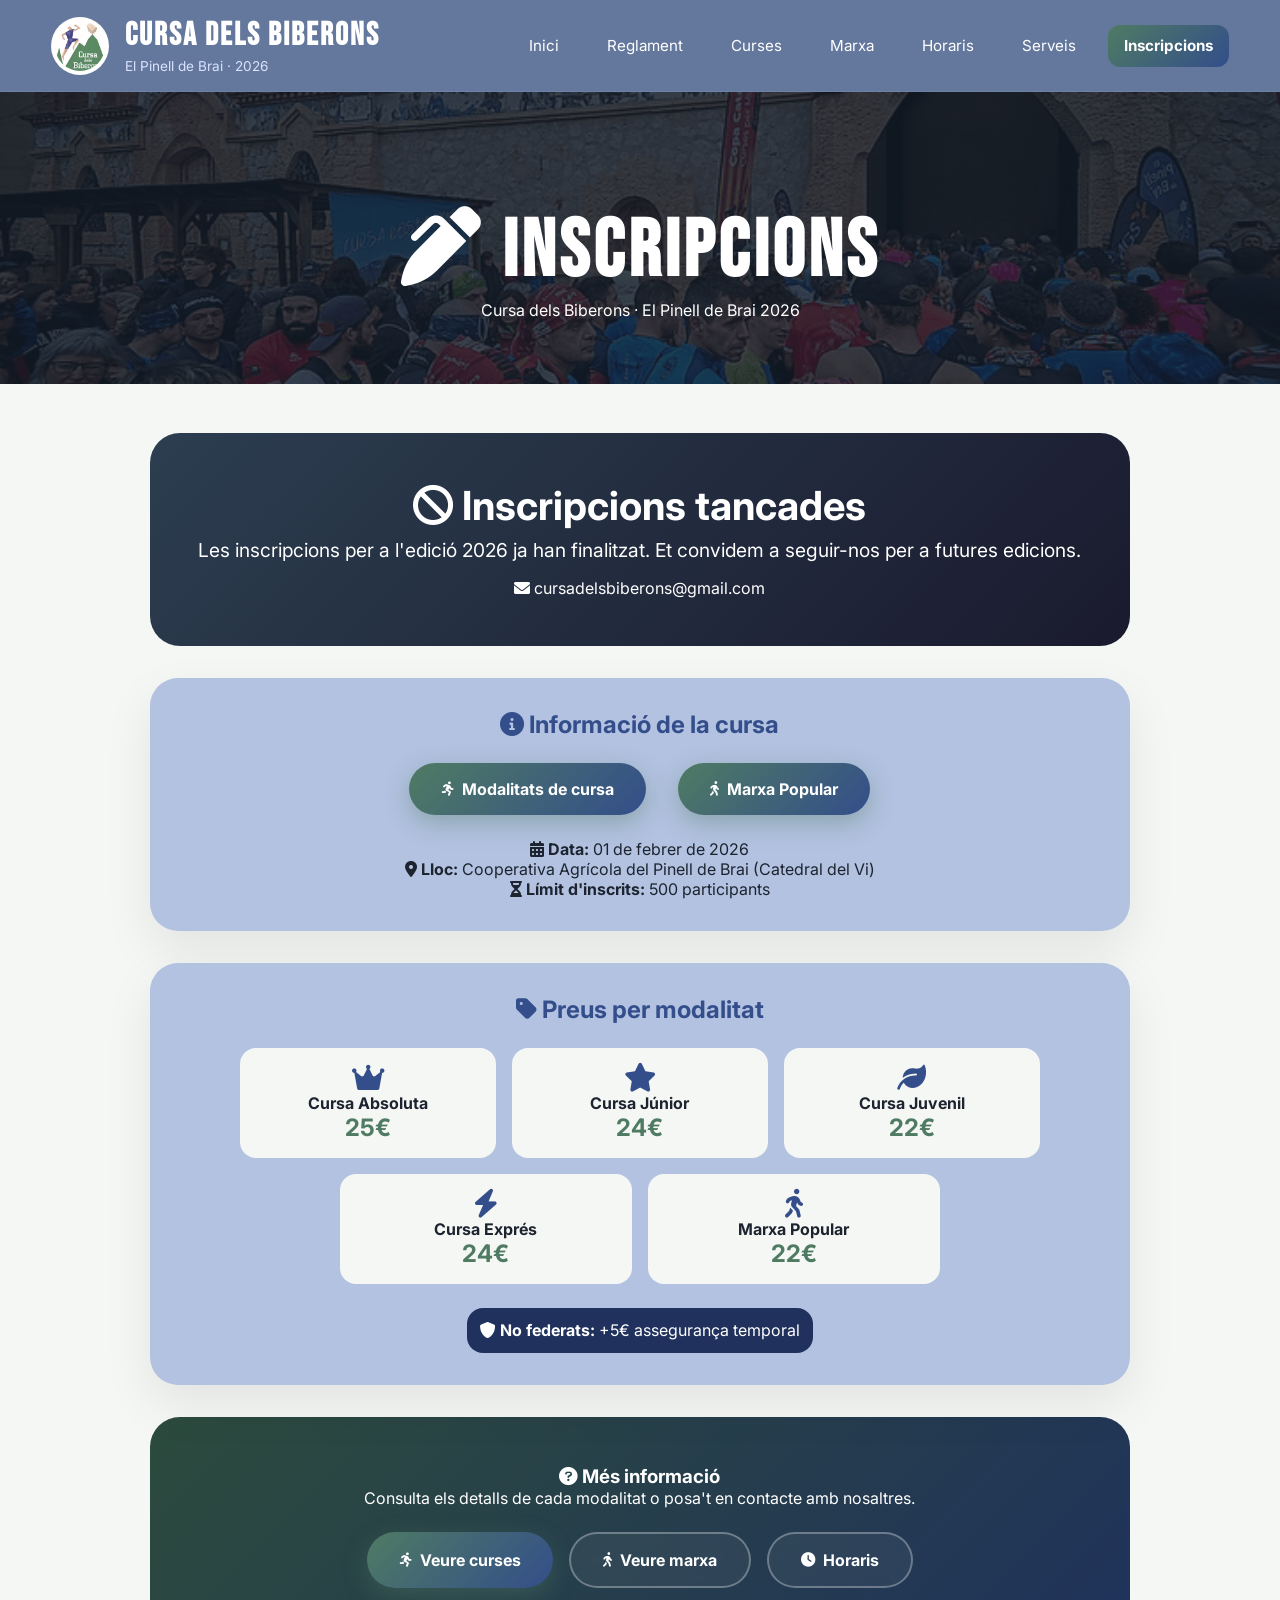
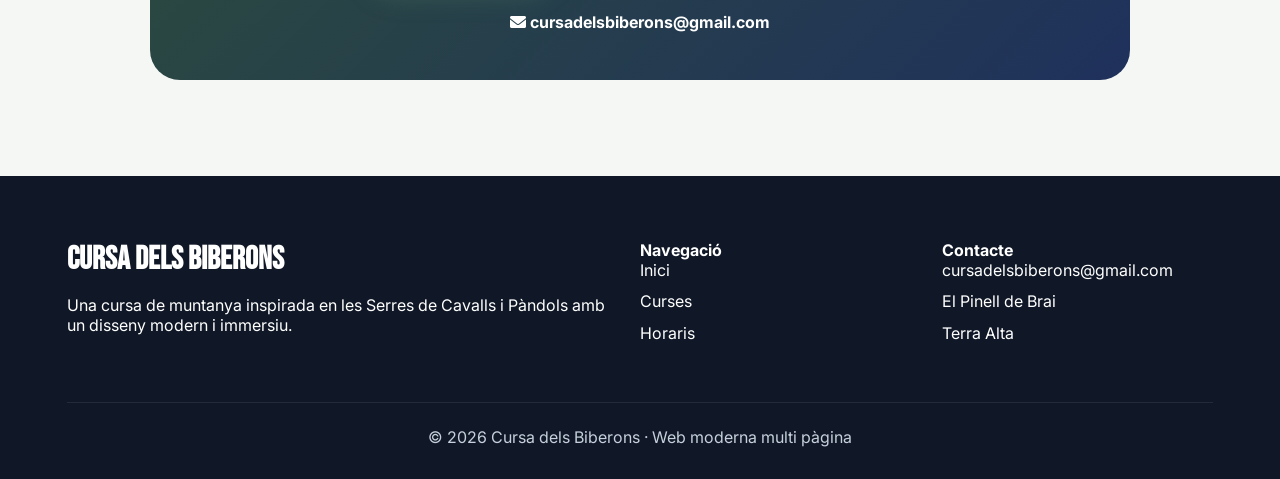
==== inscripcions.html @ 89aeb7e3 "primer prototip web" ====
<!DOCTYPE html>
<html lang="ca">
<head>
<meta charset="UTF-8">
<meta name="viewport" content="width=device-width,initial-scale=1.0">
<title>Inscripcions - Cursa dels Biberons</title>
<link rel="stylesheet" href="style.css">
</head>
<body>

<section class="page-header">
  <div class="container">
    <h1><i class="fas fa-pen-alt"></i> Inscripcions</h1>
    <p>Cursa dels Biberons · El Pinell de Brai 2026</p>
  </div>
</section>

<section class="section" style="padding-top: 1px;">
  <div class="container">
    
    <!-- Missatge d'inscripcions tancades -->
    <div class="info-banner" style="text-align: center; margin-bottom: 2rem; background: linear-gradient(135deg, #2c3e50, #1a1a2e);">
      <h2 style="font-size: 2.5rem; margin-bottom: 0.5rem;">
        <i class="fas fa-ban"></i> Inscripcions tancades
      </h2>
      <p style="font-size: 1.2rem;">Les inscripcions per a l'edició 2026 ja han finalitzat. Et convidem a seguir-nos per a futures edicions.</p>
      <p style="margin-top: 1rem;">
        <i class="fas fa-envelope"></i> cursadelsbiberons@gmail.com
      </p>
    </div>

    <!-- Informació bàsica amb enllaços -->
    <div class="card" style="margin-bottom: 2rem;">
      <div class="card-content" style="text-align: center;">
        <h2 style="color: var(--blue); margin-bottom: 1.5rem;">
          <i class="fas fa-info-circle"></i> Informació de la cursa
        </h2>
        
        <div style="display: flex; justify-content: center; gap: 2rem; flex-wrap: wrap; margin-bottom: 1.5rem;">
          <a href="curses.html" class="btn btn-primary" style="min-width: 180px;">
            <i class="fas fa-running"></i> Modalitats de cursa
          </a>
          <a href="marxa.html" class="btn btn-primary" style="min-width: 180px;">
            <i class="fas fa-person-walking"></i> Marxa Popular
          </a>
        </div>
        
        <p style="margin-top: 1rem;">
          <strong><i class="fas fa-calendar-alt"></i> Data:</strong> 01 de febrer de 2026
        </p>
        <p>
          <strong><i class="fas fa-map-marker-alt"></i> Lloc:</strong> Cooperativa Agrícola del Pinell de Brai (Catedral del Vi)
        </p>
        <p>
          <strong><i class="fas fa-hourglass-half"></i> Límit d'inscrits:</strong> 500 participants
        </p>
      </div>
    </div>

    <!-- Preus de les modalitats -->
    <div class="card" style="margin-bottom: 2rem;">
      <div class="card-content" style="text-align: center;">
        <h2 style="color: var(--blue); margin-bottom: 1.5rem;">
          <i class="fas fa-tag"></i> Preus per modalitat
        </h2>
        
        <!-- Primera fila: 3 modalitats -->
        <div style="display: grid; grid-template-columns: repeat(3, 1fr); gap: 1rem; max-width: 800px; margin: 0 auto 1rem auto;">
          <div style="background: var(--light); padding: 1rem; border-radius: 16px; text-align: center;">
            <i class="fas fa-crown" style="font-size: 1.8rem; color: var(--blue);"></i>
            <h4>Cursa Absoluta</h4>
            <p style="font-size: 1.5rem; font-weight: bold; color: var(--green);">25€</p>
          </div>
          <div style="background: var(--light); padding: 1rem; border-radius: 16px; text-align: center;">
            <i class="fas fa-star" style="font-size: 1.8rem; color: var(--blue);"></i>
            <h4>Cursa Júnior</h4>
            <p style="font-size: 1.5rem; font-weight: bold; color: var(--green);">24€</p>
          </div>
          <div style="background: var(--light); padding: 1rem; border-radius: 16px; text-align: center;">
            <i class="fas fa-leaf" style="font-size: 1.8rem; color: var(--blue);"></i>
            <h4>Cursa Juvenil</h4>
            <p style="font-size: 1.5rem; font-weight: bold; color: var(--green);">22€</p>
          </div>
        </div>
        
        <!-- Segona fila: 2 modalitats centrades -->
        <div style="display: flex; justify-content: center; gap: 1rem; flex-wrap: wrap; max-width: 600px; margin: 0 auto;">
          <div style="background: var(--light); padding: 1rem; border-radius: 16px; text-align: center; flex: 1; min-width: 180px;">
            <i class="fas fa-bolt" style="font-size: 1.8rem; color: var(--blue);"></i>
            <h4>Cursa Exprés</h4>
            <p style="font-size: 1.5rem; font-weight: bold; color: var(--green);">24€</p>
          </div>
          <div style="background: var(--light); padding: 1rem; border-radius: 16px; text-align: center; flex: 1; min-width: 180px;">
            <i class="fas fa-person-walking" style="font-size: 1.8rem; color: var(--blue);"></i>
            <h4>Marxa Popular</h4>
            <p style="font-size: 1.5rem; font-weight: bold; color: var(--green);">22€</p>
          </div>
        </div>
        
        <!-- Assegurança -->
        <div style="margin-top: 1.5rem; padding: 0.8rem; background: var(--blue-dark); color: white; border-radius: 16px; display: inline-block; width: auto; margin-left: auto; margin-right: auto;">
          <p><strong><i class="fas fa-shield-alt"></i> No federats:</strong> +5€ assegurança temporal</p>
        </div>
      </div>
    </div>

    <!-- Contacte final -->
    <div class="info-banner" style="text-align: center; margin-top: 1rem;">
      <h3><i class="fas fa-question-circle"></i> Més informació</h3>
      <p>Consulta els detalls de cada modalitat o posa't en contacte amb nosaltres.</p>
      
      <div class="hero-buttons" style="justify-content: center; margin-top: 1.5rem;">
        <a href="curses.html" class="btn btn-primary"><i class="fas fa-running"></i> Veure curses</a>
        <a href="marxa.html" class="btn btn-secondary"><i class="fas fa-person-walking"></i> Veure marxa</a>
        <a href="horaris.html" class="btn btn-secondary"><i class="fas fa-clock"></i> Horaris</a>
      </div>
      
      <p style="margin-top: 1.5rem;">
        <i class="fas fa-envelope"></i> <strong>cursadelsbiberons@gmail.com</strong>
      </p>
    </div>

  </div>
</section>

<script src="layout.js"></script>
</body>
</html>
---- style.css ----
@import url('https://fonts.googleapis.com/css2?family=Bebas+Neue&family=Inter:wght@300;400;500;600;700&display=swap');
@import url('https://fonts.googleapis.com/css2?family=Bebas+Neue&family=Inter:wght@300;400;500;600;700&display=swap');
@import url('https://cdnjs.cloudflare.com/ajax/libs/font-awesome/6.0.0-beta3/css/all.min.css');

:root{
  --blue:#334e8a;
  --blue-dark:#1f315c;
  --green:#4f7b63;
  --green-dark:#2c4b3d;
  --light:#f5f7f5;
  --white:#ffffff;
  --text:#1d2430;
  --glass:rgba(161, 217, 221, 0.356);
  --border:rgba(255, 255, 255, 0.671);
}

*{
  margin:0;
  padding:0;
  box-sizing:border-box;
}

html{
  scroll-behavior:smooth;
}

body{
  font-family:'Inter',sans-serif;
  background:var(--light);
  color:var(--text);
  overflow-x:hidden;
}

a{
  text-decoration:none;
  color:inherit;
}

.container{
  width:min(1200px,90%);
  margin:auto;
  padding:0 1rem;
}

:root{
  --blue:#334e8a;
  --blue-dark:#1f315c;
  --green:#4f7b63;
  --green-dark:#2c4b3d;
  --light:#f5f7f5;
  --white:#ffffff;
  --text:#1d2430;
  --glass:rgba(255,255,255,.08);
  --border:rgba(255,255,255,.12);
}

*{
  margin:0;
  padding:0;
  box-sizing:border-box;
}

html{
  scroll-behavior:smooth;
}

body{
  font-family:'Inter',sans-serif;
  background:var(--light);
  color:var(--text);
  overflow-x:hidden;
}

a{
  text-decoration:none;
  color:inherit;
}

.container{
  width:min(1200px,92%);
  margin:auto;
}

.navbar{
  position:sticky;
  top:0;
  z-index:999;
  backdrop-filter:blur(14px);
  background:rgba(51, 76, 126, 0.75);
  border-bottom:1px solid rgba(255,255,255,.08);
}

.nav-inner{
  display:flex;
  align-items:center;
  justify-content:space-between;
  padding:1rem 0;
}

.logo{
  display:flex;
  align-items:center;
  gap:1rem;
}

.logo img{
  width:58px;
  height:58px;
  border-radius:50%;
  object-fit:cover;
  background:white;
  padding:4px;
}

.logo-text h1{
  font-family:'Bebas Neue',sans-serif;
  color:white;
  letter-spacing:2px;
  font-size:2rem;
}

.logo-text span{
  color:#d9e2ff;
  font-size:.85rem;
}

.nav-links{
  display:flex;
  align-items:center;
  gap:1rem;
  list-style:none;
}

.nav-links a{
  color:white;
  padding:.7rem 1rem;
  border-radius:12px;
  transition:.3s;
  font-size:.95rem;
}

.nav-links a:hover{
  background:rgba(255,255,255,.1);
}

.nav-cta{
  background:linear-gradient(135deg,var(--green),var(--blue));
  font-weight:700;
}

.hero{
  min-height:92vh;
  position:relative;
  display:flex;
  align-items:center;
  overflow:hidden;
  background:
    linear-gradient(rgba(14,22,35,.65),rgba(14,22,35,.72)),
    url('images/cursa1.png') center/cover;
}

.hero::before{
  content:"";
  position:absolute;
  inset:0;
  background:
    radial-gradient(circle at top right, rgba(79,123,99,.45), transparent 35%),
    radial-gradient(circle at bottom left, rgba(51,78,138,.4), transparent 40%);
}

.hero-content{
  position:relative;
  z-index:2;
  width:min(900px,92%);
  margin:auto;
  text-align:center;
  color:white;
}

.hero-sub{
  text-transform:uppercase;
  letter-spacing:5px;
  color:#9bc3aa;
  margin-bottom:1rem;
  font-size:.85rem;
}

.hero h1{
  font-family:'Bebas Neue',sans-serif;
  font-size:clamp(4rem,11vw,8rem);
  line-height:.9;
  letter-spacing:4px;
}

.hero h1 span{
  color:#8fc0a2;
}

.hero p{
  max-width:760px;
  margin:1.5rem auto;
  line-height:1.8;
  color:#e6edf7;
  font-size:1.1rem;
}

.hero-buttons{
  display:flex;
  justify-content:center;
  gap:1rem;
  flex-wrap:wrap;
  margin-top:2rem;
}

.btn{
  padding:1rem 1.8rem;
  border-radius:18px;
  font-weight:700;
  transition:.3s;
}

.btn-primary{
  background:linear-gradient(135deg,var(--green),var(--blue));
  color:white;
}

.btn-secondary{
  border:1px solid rgba(255,255,255,.2);
  color:white;
  background:rgba(255,255,255,.05);
}

.btn:hover{
  transform:translateY(-2px);
}

.section{
  margin-left: 7%;
  margin-right: 7%;
  padding:6rem 0;
}

.section-title{
  font-family:'Bebas Neue',sans-serif;
  font-size:3.5rem;
  color:var(--blue-dark);
  margin-bottom:1rem;
  letter-spacing:2px;
}

.section-desc{
  color:#5f6672;
  max-width:720px;
  line-height:1.8;
  margin-bottom:3rem;
}

.grid{
  display:grid;
  grid-template-columns:repeat(auto-fit,minmax(280px,1fr));
  gap:2rem;
}

.card{
  background:rgb(178, 194, 224);
  border-radius:28px;
  overflow:hidden;
  box-shadow:0 20px 50px rgba(0,0,0,.08);
  transition:.35s;
}

.card:hover{
  transform:translateY(-3px);
}

.card img{
  width:100%;
  height:240px;
  object-fit:cover;
  border: 3px solid var(--blue);
  border-radius: 20px;
  box-shadow: 0 8px 20px rgba(0,0,0,0.1);
  transition: transform 0.3s ease, box-shadow 0.3s ease;
}


.card-content{
  padding:2rem;
}

.card-content h3{
  font-size:1.4rem;
  margin-bottom:1rem;
  color:var(--blue-dark);
}

.timeline{
  border-left:3px solid var(--green);
  margin-top:3rem;
  padding-left:2rem;
}

.timeline-item{
  margin-bottom:2rem;
  position:relative;
}

.timeline-item::before{
  content:"";
  width:18px;
  height:18px;
  border-radius:50%;
  background:var(--blue);
  position:absolute;
  left:-2.65rem;
  top:4px;
}

.timeline-item h4{
  color:var(--green-dark);
  margin-bottom:.5rem;
}

.accordion{
  display:flex;
  flex-direction:column;
  gap:1rem;
}

.acc-item{
  background:white;
  border-radius:24px;
  overflow:hidden;
  box-shadow:0 15px 40px rgba(0,0,0,.07);
}

.acc-btn{
  width:100%;
  border:none;
  background:linear-gradient(135deg,var(--blue),var(--green));
  color:white;
  padding:1.5rem;
  text-align:left;
  font-size:1.15rem;
  font-weight:700;
  cursor:pointer;
}

.acc-content{
  background: #b3c2da;
  display:none;
  padding:2rem;
}

.acc-item.active .acc-content{
  display:block;
}

.info-banner{
  background:linear-gradient(135deg,var(--green-dark),var(--blue-dark));
  color:white;
  border-radius:30px;
  padding:3rem;
  margin-top:3rem;
}

footer{
  background:#101827;
  color:white;
  padding:4rem 0 2rem;
}

.footer-grid{
  display:grid;
  grid-template-columns:2fr 1fr 1fr;
  gap:2rem;
}

.footer-grid h3{
  font-family:'Bebas Neue';
  font-size:2rem;
  margin-bottom:1rem;
}

.footer-grid ul{
  list-style:none;
}

.footer-grid li{
  margin-bottom:.7rem;
}

.footer-bottom{
  border-top:1px solid rgba(255,255,255,.08);
  margin-top:3rem;
  padding-top:1.5rem;
  text-align:center;
  color:#c6d0dc;
}

.page-header{
  padding:7rem 0 4rem;
  background:linear-gradient(rgba(18,28,40,.8),rgba(18,28,40,.8)),url('images/cursa2.png') center/cover;
  color:white;
  text-align:center;
}

.page-header h1{
  font-family:'Bebas Neue';
  font-size:5rem;
  letter-spacing:4px;
}

@media(max-width:900px){
  .nav-inner{
    flex-direction:column;
    gap:1rem;
  }

  .nav-links{
    flex-wrap:wrap;
    justify-content:center;
  }

  .footer-grid{
    grid-template-columns:1fr;
  }

  .hero h1{
    font-size:4.5rem;
  }
}
/* ========== MILLORES HERO ========== */
.hero {
  /* Fons fixe que no es mou amb l'scroll */
  background:
    linear-gradient(rgba(14,22,35,.65),rgba(14,22,35,.72)),
    url('images/cursa1.png') center/cover fixed;
}

/* Partícules animades */
.hero-particles {
  position: absolute;
  inset: 0;
  z-index: 1;
  pointer-events: none;
}

.hero-particles span {
  position: absolute;
  display: block;
  width: 6px;
  height: 6px;
  background: rgba(255, 255, 255, 0.5);
  border-radius: 50%;
  animation: floatParticle 8s infinite ease-in-out;
  box-shadow: 0 0 15px rgba(255, 255, 255, 0.7), 0 0 30px rgba(143, 192, 162, 0.4);
}

.hero-particles span:nth-child(1) { left: 10%; top: 20%; animation-delay: 0s; width: 5px; height: 5px; }
.hero-particles span:nth-child(2) { left: 25%; top: 70%; animation-delay: 1.2s; width: 8px; height: 8px; }
.hero-particles span:nth-child(3) { left: 40%; top: 35%; animation-delay: 2.5s; width: 4px; height: 4px; }
.hero-particles span:nth-child(4) { left: 60%; top: 75%; animation-delay: 0.7s; width: 7px; height: 7px; }
.hero-particles span:nth-child(5) { left: 75%; top: 15%; animation-delay: 3.2s; width: 10px; height: 10px; }
.hero-particles span:nth-child(6) { left: 85%; top: 55%; animation-delay: 1.8s; width: 5px; height: 5px; }
.hero-particles span:nth-child(7) { left: 15%; top: 85%; animation-delay: 4s; width: 6px; height: 6px; }
.hero-particles span:nth-child(8) { left: 50%; top: 10%; animation-delay: 2.1s; width: 9px; height: 9px; }

@keyframes floatParticle {
  0%, 100% { 
    transform: translateY(0) scale(1); 
    opacity: 0.3; 
  }
  50% { 
    transform: translateY(-35px) scale(1.4); 
    opacity: 0.9; 
  }
}

/* Ona decorativa inferior de l'hero */
.hero-wave {
  position: absolute;
  bottom: -2px;
  left: 0;
  width: 100%;
  z-index: 3;
  line-height: 0;
  pointer-events: none;
}

.hero-wave svg {
  display: block;
  width: 100%;
  height: auto;
}

/* Animació d'entrada del contingut */
.hero-content {
  animation: fadeInUp 1s ease-out;
}

@keyframes fadeInUp {
  from { 
    opacity: 0; 
    transform: translateY(50px); 
  }
  to { 
    opacity: 1; 
    transform: translateY(0); 
  }
}

/* Hero subtitle millorat */
.hero-sub {
  background: rgba(0, 0, 0, 0.25);
  backdrop-filter: blur(8px);
  display: inline-block;
  padding: 0.5rem 1.8rem;
  border-radius: 50px;
  font-weight: 600;
  letter-spacing: 6px;
  border: 1px solid rgba(255,255,255,0.15);
}

/* Títol amb efecte de text degradat */
.hero h1 span {
  background: linear-gradient(135deg, #8fc0a2, #c3e0cf);
  -webkit-background-clip: text;
  -webkit-text-fill-color: transparent;
  background-clip: text;
  text-shadow: none;
}

/* Botons millorats */
.btn {
  position: relative;
  overflow: hidden;
  display: inline-flex;
  align-items: center;
  gap: 0.5rem;
  border-radius: 50px;
  padding: 1rem 2rem;
  transition: all 0.35s cubic-bezier(0.25, 0.8, 0.25, 1.2);
}

.btn i {
  font-size: 0.9rem;
  transition: transform 0.3s ease;
}

.btn-primary {
  box-shadow: 0 8px 25px rgba(79, 123, 99, 0.4);
}

.btn-primary:hover {
  transform: translateY(-4px);
  box-shadow: 0 15px 35px rgba(79, 123, 99, 0.6);
}

.btn-primary:hover i {
  transform: translateX(5px);
}

.btn-secondary {
  backdrop-filter: blur(10px);
  border: 2px solid rgba(255, 255, 255, 0.3);
}

.btn-secondary:hover {
  background: rgba(255, 255, 255, 0.18);
  border-color: rgba(255, 255, 255, 0.6);
  transform: translateY(-4px);
}

.btn-secondary:hover i {
  transform: translateX(5px);
}

/* ========== MILLORES TARGETES ========== */
.card {
  position: relative;
  transition: all 0.4s cubic-bezier(0.25, 0.8, 0.25, 1);
}

.card:hover {
  transform: translateY(-10px);
  box-shadow: 0 30px 60px rgba(31, 49, 92, 0.2);
}

.card-image-wrapper {
  position: relative;
  overflow: hidden;
}

.card img {
  transition: transform 0.6s ease;
}

.card:hover img {
  transform: scale(1.08);
}

/* Overlay que apareix al fer hover */
.card-image-overlay {
  position: absolute;
  inset: 0;
  background: linear-gradient(to top, rgba(31,49,92,0.5), transparent);
  opacity: 0;
  transition: opacity 0.4s ease;
  pointer-events: none;
}

.card:hover .card-image-overlay {
  opacity: 1;
}

/* Icona dins la targeta */
.card-icon {
  display: inline-flex;
  align-items: center;
  justify-content: center;
  width: 50px;
  height: 50px;
  background: linear-gradient(135deg, var(--green), var(--blue));
  color: white;
  border-radius: 16px;
  font-size: 1.3rem;
  margin-bottom: 1.2rem;
  box-shadow: 0 10px 20px rgba(79, 123, 99, 0.3);
}

.card-link {
  display: inline-flex;
  align-items: center;
  gap: 0.4rem;
  font-weight: 700;
  color: var(--green-dark);
  margin-top: 1rem;
  transition: gap 0.3s ease;
  border-bottom: 2px solid transparent;
  padding-bottom: 3px;
}

.card-link:hover {
  gap: 0.8rem;
  border-bottom-color: var(--green);
}

/* ========== MILLORES TÍTOL SECCIÓ ========== */
.section-title {
  position: relative;
  display: inline-block;
}

.section-title::after {
  content: "";
  position: absolute;
  bottom: -10px;
  left: 0;
  width: 65%;
  height: 5px;
  background: linear-gradient(90deg, var(--green), var(--blue));
  border-radius: 5px;
}

/* ========== RESPONSIVE EXTRA ========== */
@media (max-width: 900px) {
  .section-title {
    font-size: 2.8rem;
  }
  
  .hero h1 {
    font-size: 3.5rem;
  }
}

/* Imatge serra.png per davant amb parallax */
.hero-serra {
  position: absolute;
  bottom: 0;
  left: 0;
  width: 100%;
  height: auto;
  z-index: 2;
  pointer-events: none;
  object-fit: cover;
  object-position: bottom center;
  /* Filtre per reduir intensitat */
  filter: brightness(0.7) saturate(0.6);
}

/* Border de colors per a les imatges dels recorreguts */
.acc-content img {
  border: 3px solid var(--blue);
  box-shadow: 0 8px 20px rgba(0,0,0,0.1);
  transition: transform 0.3s ease, box-shadow 0.3s ease;
}

.acc-content img:hover {
  transform: scale(1.01);
  box-shadow: 0 12px 30px rgba(0,0,0,0.15);
}
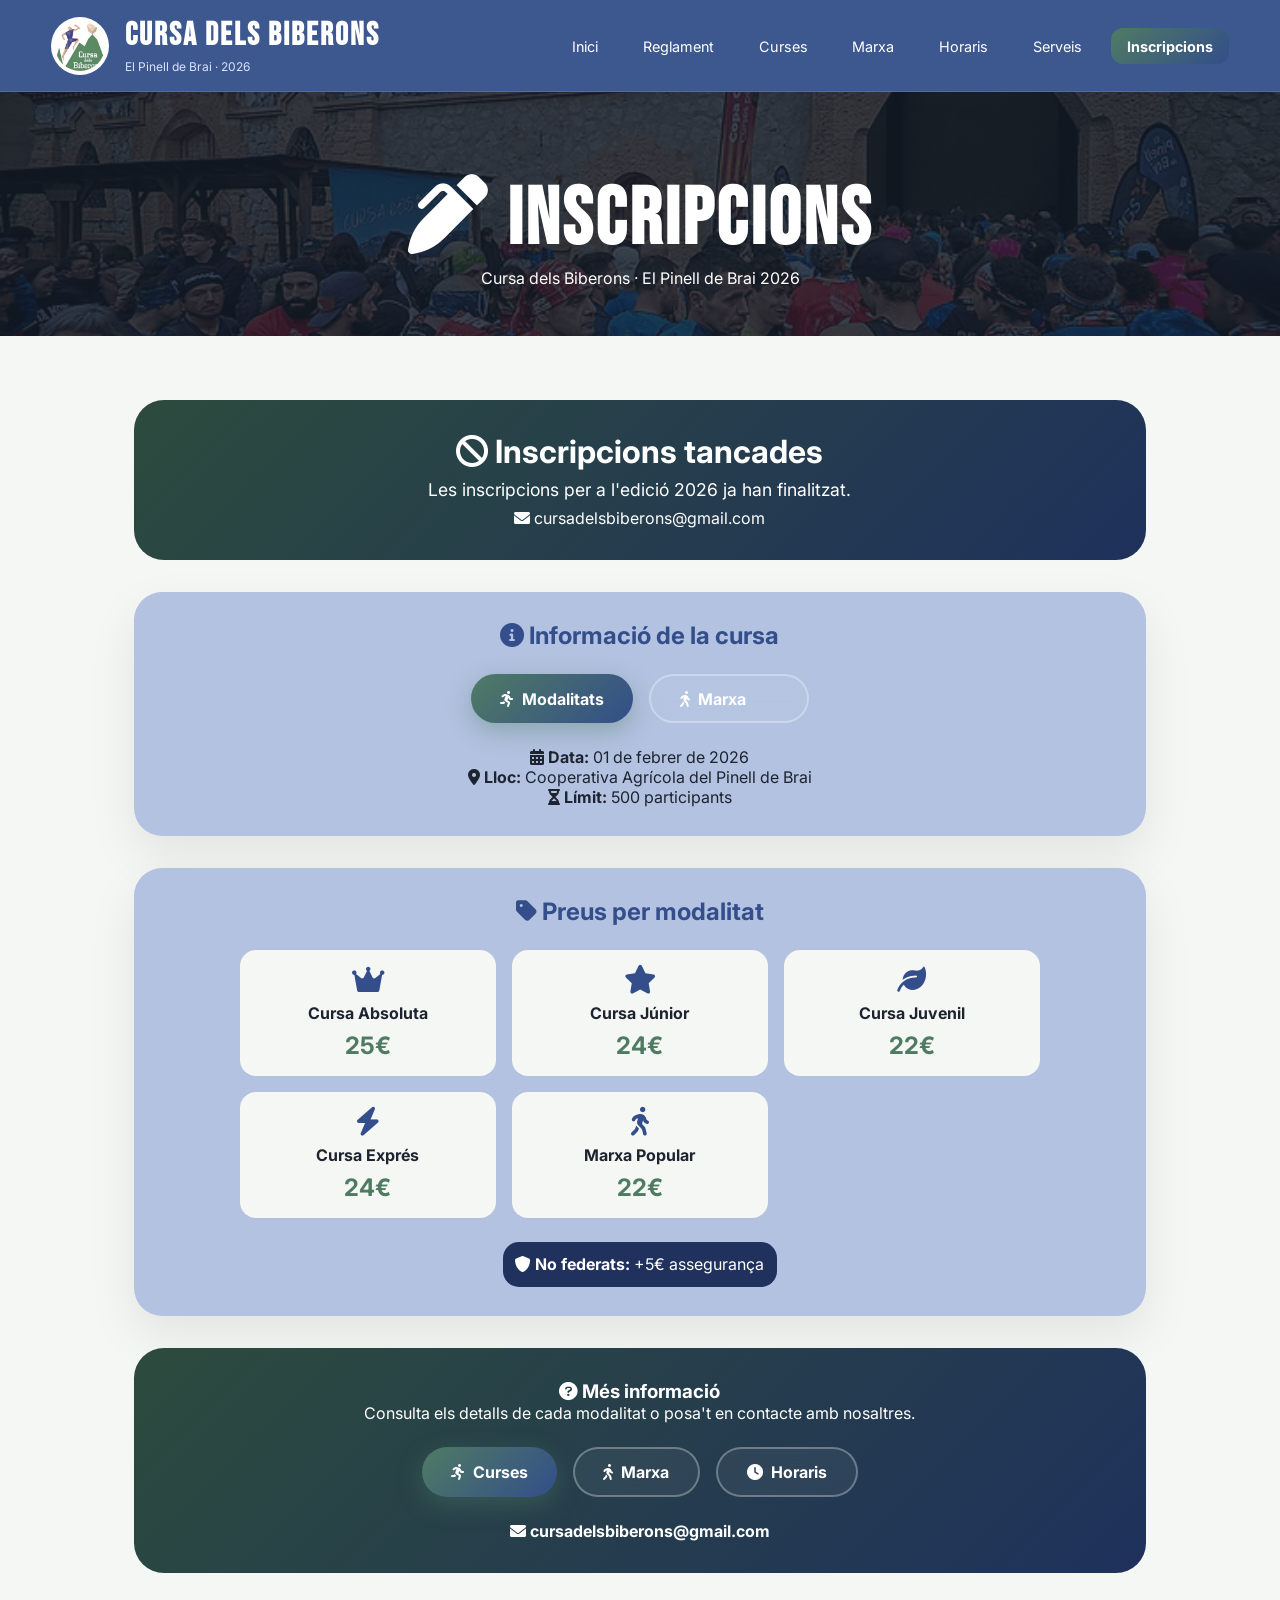
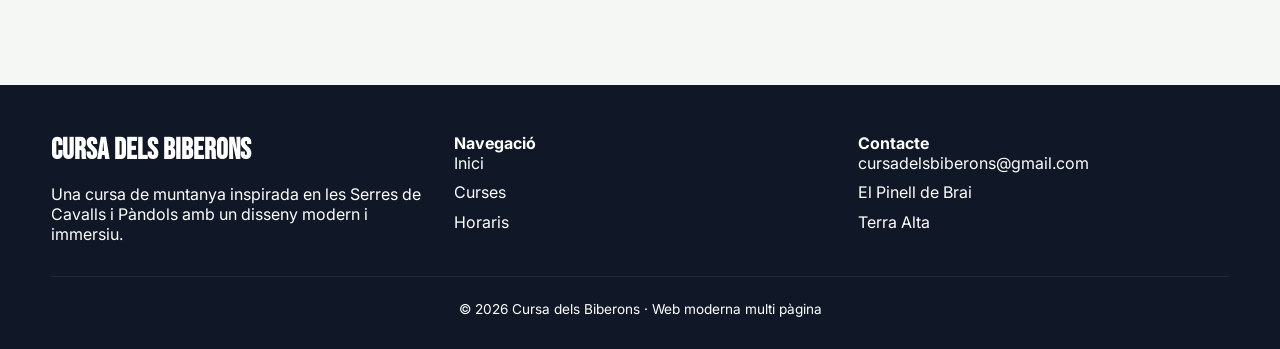
==== commit 5d55aaa3: "responsiu3" ====
--- a/inscripcions.html
+++ b/inscripcions.html
@@ -15,16 +15,16 @@
   </div>
 </section>
 
-<section class="section" style="padding-top: 1px;">
+<section class="section" style="padding-top: 2rem;">
   <div class="container">
     
     <!-- Missatge d'inscripcions tancades -->
-    <div class="info-banner" style="text-align: center; margin-bottom: 2rem; background: linear-gradient(135deg, #2c3e50, #1a1a2e);">
-      <h2 style="font-size: 2.5rem; margin-bottom: 0.5rem;">
+    <div class="info-banner" style="text-align: center; margin-bottom: 2rem;">
+      <h2 style="font-size: 2rem; margin-bottom: 0.5rem;">
         <i class="fas fa-ban"></i> Inscripcions tancades
       </h2>
-      <p style="font-size: 1.2rem;">Les inscripcions per a l'edició 2026 ja han finalitzat. Et convidem a seguir-nos per a futures edicions.</p>
-      <p style="margin-top: 1rem;">
+      <p style="font-size: 1.1rem;">Les inscripcions per a l'edició 2026 ja han finalitzat.</p>
+      <p style="margin-top: 0.5rem;">
         <i class="fas fa-envelope"></i> cursadelsbiberons@gmail.com
       </p>
     </div>
@@ -36,82 +36,72 @@
           <i class="fas fa-info-circle"></i> Informació de la cursa
         </h2>
         
-        <div style="display: flex; justify-content: center; gap: 2rem; flex-wrap: wrap; margin-bottom: 1.5rem;">
-          <a href="curses.html" class="btn btn-primary" style="min-width: 180px;">
-            <i class="fas fa-running"></i> Modalitats de cursa
+        <div style="display: flex; justify-content: center; gap: 1rem; flex-wrap: wrap; margin-bottom: 1.5rem;">
+          <a href="curses.html" class="btn btn-primary" style="min-width: 160px;">
+            <i class="fas fa-running"></i> Modalitats
           </a>
-          <a href="marxa.html" class="btn btn-primary" style="min-width: 180px;">
-            <i class="fas fa-person-walking"></i> Marxa Popular
+          <a href="marxa.html" class="btn btn-secondary" style="min-width: 160px;">
+            <i class="fas fa-person-walking"></i> Marxa
           </a>
         </div>
         
-        <p style="margin-top: 1rem;">
-          <strong><i class="fas fa-calendar-alt"></i> Data:</strong> 01 de febrer de 2026
-        </p>
-        <p>
-          <strong><i class="fas fa-map-marker-alt"></i> Lloc:</strong> Cooperativa Agrícola del Pinell de Brai (Catedral del Vi)
-        </p>
-        <p>
-          <strong><i class="fas fa-hourglass-half"></i> Límit d'inscrits:</strong> 500 participants
-        </p>
+        <p><strong><i class="fas fa-calendar-alt"></i> Data:</strong> 01 de febrer de 2026</p>
+        <p><strong><i class="fas fa-map-marker-alt"></i> Lloc:</strong> Cooperativa Agrícola del Pinell de Brai</p>
+        <p><strong><i class="fas fa-hourglass-half"></i> Límit:</strong> 500 participants</p>
       </div>
     </div>
 
-    <!-- Preus de les modalitats -->
+    <!-- Preus de les modalitats (responsiu) -->
     <div class="card" style="margin-bottom: 2rem;">
       <div class="card-content" style="text-align: center;">
         <h2 style="color: var(--blue); margin-bottom: 1.5rem;">
           <i class="fas fa-tag"></i> Preus per modalitat
         </h2>
         
-        <!-- Primera fila: 3 modalitats -->
-        <div style="display: grid; grid-template-columns: repeat(3, 1fr); gap: 1rem; max-width: 800px; margin: 0 auto 1rem auto;">
-          <div style="background: var(--light); padding: 1rem; border-radius: 16px; text-align: center;">
-            <i class="fas fa-crown" style="font-size: 1.8rem; color: var(--blue);"></i>
+        <!-- Grid de preus - automàtic: 3 a escriptori, 1 a mòbil -->
+        <div class="prices-grid">
+          <div class="price-card">
+            <i class="fas fa-crown"></i>
             <h4>Cursa Absoluta</h4>
-            <p style="font-size: 1.5rem; font-weight: bold; color: var(--green);">25€</p>
+            <p>25€</p>
           </div>
-          <div style="background: var(--light); padding: 1rem; border-radius: 16px; text-align: center;">
-            <i class="fas fa-star" style="font-size: 1.8rem; color: var(--blue);"></i>
+          <div class="price-card">
+            <i class="fas fa-star"></i>
             <h4>Cursa Júnior</h4>
-            <p style="font-size: 1.5rem; font-weight: bold; color: var(--green);">24€</p>
+            <p>24€</p>
           </div>
-          <div style="background: var(--light); padding: 1rem; border-radius: 16px; text-align: center;">
-            <i class="fas fa-leaf" style="font-size: 1.8rem; color: var(--blue);"></i>
+          <div class="price-card">
+            <i class="fas fa-leaf"></i>
             <h4>Cursa Juvenil</h4>
-            <p style="font-size: 1.5rem; font-weight: bold; color: var(--green);">22€</p>
+            <p>22€</p>
           </div>
-        </div>
-        
-        <!-- Segona fila: 2 modalitats centrades -->
-        <div style="display: flex; justify-content: center; gap: 1rem; flex-wrap: wrap; max-width: 600px; margin: 0 auto;">
-          <div style="background: var(--light); padding: 1rem; border-radius: 16px; text-align: center; flex: 1; min-width: 180px;">
-            <i class="fas fa-bolt" style="font-size: 1.8rem; color: var(--blue);"></i>
+          <div class="price-card">
+            <i class="fas fa-bolt"></i>
             <h4>Cursa Exprés</h4>
-            <p style="font-size: 1.5rem; font-weight: bold; color: var(--green);">24€</p>
+            <p>24€</p>
           </div>
-          <div style="background: var(--light); padding: 1rem; border-radius: 16px; text-align: center; flex: 1; min-width: 180px;">
-            <i class="fas fa-person-walking" style="font-size: 1.8rem; color: var(--blue);"></i>
+          <div class="price-card">
+            <i class="fas fa-person-walking"></i>
             <h4>Marxa Popular</h4>
-            <p style="font-size: 1.5rem; font-weight: bold; color: var(--green);">22€</p>
+            <p>22€</p>
           </div>
         </div>
         
         <!-- Assegurança -->
-        <div style="margin-top: 1.5rem; padding: 0.8rem; background: var(--blue-dark); color: white; border-radius: 16px; display: inline-block; width: auto; margin-left: auto; margin-right: auto;">
-          <p><strong><i class="fas fa-shield-alt"></i> No federats:</strong> +5€ assegurança temporal</p>
+        <div style="margin-top: 1.5rem; padding: 0.8rem; background: var(--blue-dark); color: white; border-radius: 16px; display: inline-block; width: auto;">
+          <p><strong><i class="fas fa-shield-alt"></i> No federats:</strong> +5€ assegurança</p>
         </div>
       </div>
     </div>
 
     <!-- Contacte final -->
-    <div class="info-banner" style="text-align: center; margin-top: 1rem;">
+    <div class="info-banner" style="text-align: center; margin-top: 0;">
       <h3><i class="fas fa-question-circle"></i> Més informació</h3>
       <p>Consulta els detalls de cada modalitat o posa't en contacte amb nosaltres.</p>
       
       <div class="hero-buttons" style="justify-content: center; margin-top: 1.5rem;">
-        <a href="curses.html" class="btn btn-primary"><i class="fas fa-running"></i> Veure curses</a>
-        <a href="marxa.html" class="btn btn-secondary"><i class="fas fa-person-walking"></i> Veure marxa</a>
+        <a href="curses.html" class="btn btn-primary"><i class="fas fa-running"></i> Curses</a>
+        <a href="marxa.html" class="btn btn-secondary"><i class="fas fa-person-walking"></i> Marxa</a>
         <a href="horaris.html" class="btn btn-secondary"><i class="fas fa-clock"></i> Horaris</a>
       </div>
       
--- a/style.css
+++ b/style.css
@@ -1,445 +1,246 @@
-
-@import url('https://fonts.googleapis.com/css2?family=Bebas+Neue&family=Inter:wght@300;400;500;600;700&display=swap');
+/* ========== 1. IMPORTS I FONTS ========== */
 @import url('https://fonts.googleapis.com/css2?family=Bebas+Neue&family=Inter:wght@300;400;500;600;700&display=swap');
 @import url('https://cdnjs.cloudflare.com/ajax/libs/font-awesome/6.0.0-beta3/css/all.min.css');
 
-:root{
-  --blue:#334e8a;
-  --blue-dark:#1f315c;
-  --green:#4f7b63;
-  --green-dark:#2c4b3d;
-  --light:#f5f7f5;
-  --white:#ffffff;
-  --text:#1d2430;
-  --glass:rgba(161, 217, 221, 0.356);
-  --border:rgba(255, 255, 255, 0.671);
-}
-
-*{
-  margin:0;
-  padding:0;
-  box-sizing:border-box;
-}
-
-html{
-  scroll-behavior:smooth;
-}
-
-body{
-  font-family:'Inter',sans-serif;
-  background:var(--light);
-  color:var(--text);
-  overflow-x:hidden;
-}
-
-a{
-  text-decoration:none;
-  color:inherit;
-}
-
-.container{
-  width:min(1200px,90%);
-  margin:auto;
-  padding:0 1rem;
-}
-
-:root{
-  --blue:#334e8a;
-  --blue-dark:#1f315c;
-  --green:#4f7b63;
-  --green-dark:#2c4b3d;
-  --light:#f5f7f5;
-  --white:#ffffff;
-  --text:#1d2430;
-  --glass:rgba(255,255,255,.08);
-  --border:rgba(255,255,255,.12);
-}
-
-*{
-  margin:0;
-  padding:0;
-  box-sizing:border-box;
-}
-
-html{
-  scroll-behavior:smooth;
-}
-
-body{
-  font-family:'Inter',sans-serif;
-  background:var(--light);
-  color:var(--text);
-  overflow-x:hidden;
-}
-
-a{
-  text-decoration:none;
-  color:inherit;
-}
-
-.container{
-  width:min(1200px,92%);
-  margin:auto;
-}
-
-.navbar{
-  position:sticky;
-  top:0;
-  z-index:999;
-  backdrop-filter:blur(14px);
-  background:rgba(51, 76, 126, 0.75);
-  border-bottom:1px solid rgba(255,255,255,.08);
-}
-
-.nav-inner{
-  display:flex;
-  align-items:center;
-  justify-content:space-between;
-  padding:1rem 0;
-}
-
-.logo{
-  display:flex;
-  align-items:center;
-  gap:1rem;
-}
-
-.logo img{
-  width:58px;
-  height:58px;
-  border-radius:50%;
-  object-fit:cover;
-  background:white;
-  padding:4px;
-}
-
-.logo-text h1{
-  font-family:'Bebas Neue',sans-serif;
-  color:white;
-  letter-spacing:2px;
-  font-size:2rem;
-}
-
-.logo-text span{
-  color:#d9e2ff;
-  font-size:.85rem;
-}
-
-.nav-links{
-  display:flex;
-  align-items:center;
-  gap:1rem;
-  list-style:none;
-}
-
-.nav-links a{
-  color:white;
-  padding:.7rem 1rem;
-  border-radius:12px;
-  transition:.3s;
-  font-size:.95rem;
-}
-
-.nav-links a:hover{
-  background:rgba(255,255,255,.1);
-}
-
-.nav-cta{
-  background:linear-gradient(135deg,var(--green),var(--blue));
-  font-weight:700;
-}
-
-.hero{
-  min-height:92vh;
-  position:relative;
-  display:flex;
-  align-items:center;
-  overflow:hidden;
-  background:
-    linear-gradient(rgba(14,22,35,.65),rgba(14,22,35,.72)),
-    url('images/cursa1.png') center/cover;
-}
-
-.hero::before{
-  content:"";
-  position:absolute;
-  inset:0;
-  background:
-    radial-gradient(circle at top right, rgba(79,123,99,.45), transparent 35%),
-    radial-gradient(circle at bottom left, rgba(51,78,138,.4), transparent 40%);
-}
-
-.hero-content{
-  position:relative;
-  z-index:2;
-  width:min(900px,92%);
-  margin:auto;
-  text-align:center;
-  color:white;
-}
-
-.hero-sub{
-  text-transform:uppercase;
-  letter-spacing:5px;
-  color:#9bc3aa;
-  margin-bottom:1rem;
-  font-size:.85rem;
-}
-
-.hero h1{
-  font-family:'Bebas Neue',sans-serif;
-  font-size:clamp(4rem,11vw,8rem);
-  line-height:.9;
-  letter-spacing:4px;
-}
-
-.hero h1 span{
-  color:#8fc0a2;
-}
-
-.hero p{
-  max-width:760px;
-  margin:1.5rem auto;
-  line-height:1.8;
-  color:#e6edf7;
-  font-size:1.1rem;
-}
-
-.hero-buttons{
-  display:flex;
-  justify-content:center;
-  gap:1rem;
-  flex-wrap:wrap;
-  margin-top:2rem;
-}
-
-.btn{
-  padding:1rem 1.8rem;
-  border-radius:18px;
-  font-weight:700;
-  transition:.3s;
-}
-
-.btn-primary{
-  background:linear-gradient(135deg,var(--green),var(--blue));
-  color:white;
-}
-
-.btn-secondary{
-  border:1px solid rgba(255,255,255,.2);
-  color:white;
-  background:rgba(255,255,255,.05);
-}
-
-.btn:hover{
-  transform:translateY(-2px);
-}
-
-.section{
-  margin-left: 7%;
-  margin-right: 7%;
-  padding:6rem 0;
-}
-
-.section-title{
-  font-family:'Bebas Neue',sans-serif;
-  font-size:3.5rem;
-  color:var(--blue-dark);
-  margin-bottom:1rem;
-  letter-spacing:2px;
-}
-
-.section-desc{
-  color:#5f6672;
-  max-width:720px;
-  line-height:1.8;
-  margin-bottom:3rem;
-}
-
-.grid{
-  display:grid;
-  grid-template-columns:repeat(auto-fit,minmax(280px,1fr));
-  gap:2rem;
-}
-
-.card{
-  background:rgb(178, 194, 224);
-  border-radius:28px;
-  overflow:hidden;
-  box-shadow:0 20px 50px rgba(0,0,0,.08);
-  transition:.35s;
-}
-
-.card:hover{
-  transform:translateY(-3px);
-}
-
-.card img{
-  width:100%;
-  height:240px;
-  object-fit:cover;
-  border: 3px solid var(--blue);
-  border-radius: 20px;
-  box-shadow: 0 8px 20px rgba(0,0,0,0.1);
-  transition: transform 0.3s ease, box-shadow 0.3s ease;
-}
-
-
-.card-content{
-  padding:2rem;
-}
-
-.card-content h3{
-  font-size:1.4rem;
-  margin-bottom:1rem;
-  color:var(--blue-dark);
-}
-
-.timeline{
-  border-left:3px solid var(--green);
-  margin-top:3rem;
-  padding-left:2rem;
-}
-
-.timeline-item{
-  margin-bottom:2rem;
-  position:relative;
-}
-
-.timeline-item::before{
-  content:"";
-  width:18px;
-  height:18px;
-  border-radius:50%;
-  background:var(--blue);
-  position:absolute;
-  left:-2.65rem;
-  top:4px;
-}
-
-.timeline-item h4{
-  color:var(--green-dark);
-  margin-bottom:.5rem;
-}
-
-.accordion{
-  display:flex;
-  flex-direction:column;
-  gap:1rem;
-}
-
-.acc-item{
-  background:white;
-  border-radius:24px;
-  overflow:hidden;
-  box-shadow:0 15px 40px rgba(0,0,0,.07);
-}
-
-.acc-btn{
-  width:100%;
-  border:none;
-  background:linear-gradient(135deg,var(--blue),var(--green));
-  color:white;
-  padding:1.5rem;
-  text-align:left;
-  font-size:1.15rem;
-  font-weight:700;
-  cursor:pointer;
-}
-
-.acc-content{
-  background: #b3c2da;
-  display:none;
-  padding:2rem;
-}
-
-.acc-item.active .acc-content{
-  display:block;
-}
-
-.info-banner{
-  background:linear-gradient(135deg,var(--green-dark),var(--blue-dark));
-  color:white;
-  border-radius:30px;
-  padding:3rem;
-  margin-top:3rem;
-}
-
-footer{
-  background:#101827;
-  color:white;
-  padding:4rem 0 2rem;
-}
-
-.footer-grid{
-  display:grid;
-  grid-template-columns:2fr 1fr 1fr;
-  gap:2rem;
-}
-
-.footer-grid h3{
-  font-family:'Bebas Neue';
-  font-size:2rem;
-  margin-bottom:1rem;
-}
-
-.footer-grid ul{
-  list-style:none;
-}
-
-.footer-grid li{
-  margin-bottom:.7rem;
-}
-
-.footer-bottom{
-  border-top:1px solid rgba(255,255,255,.08);
-  margin-top:3rem;
-  padding-top:1.5rem;
-  text-align:center;
-  color:#c6d0dc;
-}
-
-.page-header{
-  padding:7rem 0 4rem;
-  background:linear-gradient(rgba(18,28,40,.8),rgba(18,28,40,.8)),url('images/cursa2.png') center/cover;
-  color:white;
-  text-align:center;
-}
-
-.page-header h1{
-  font-family:'Bebas Neue';
-  font-size:5rem;
-  letter-spacing:4px;
-}
-
-@media(max-width:900px){
-  .nav-inner{
-    flex-direction:column;
-    gap:1rem;
-  }
-
-  .nav-links{
-    flex-wrap:wrap;
-    justify-content:center;
-  }
-
-  .footer-grid{
-    grid-template-columns:1fr;
-  }
-
-  .hero h1{
-    font-size:4.5rem;
-  }
-}
-/* ========== MILLORES HERO ========== */
+/* ========== 2. VARIABLES I RESET ========== */
+:root {
+  --blue: #334e8a;
+  --blue-dark: #1f315c;
+  --green: #4f7b63;
+  --green-dark: #2c4b3d;
+  --light: #f5f7f5;
+  --white: #ffffff;
+  --text: #1d2430;
+  --glass: rgba(255,255,255,.08);
+  --border: rgba(255,255,255,.12);
+}
+
+* {
+  margin: 0;
+  padding: 0;
+  box-sizing: border-box;
+}
+
+html {
+  scroll-behavior: smooth;
+}
+
+body {
+  font-family: 'Inter', sans-serif;
+  background: var(--light);
+  color: var(--text);
+  overflow-x: hidden;
+}
+
+a {
+  text-decoration: none;
+  color: inherit;
+}
+
+/* ========== 3. CONTENIDOR GENERAL ========== */
+.container {
+  width: min(1200px, 92%);
+  margin: auto;
+}
+
+/* ========== 4. NAVBAR AMB MENÚ HAMBURGUESA ========== */
+.navbar {
+  position: sticky;
+  top: 0;
+  z-index: 999;
+  backdrop-filter: blur(14px);
+  background: rgba(51, 78, 138, 0.95);
+  border-bottom: 1px solid var(--border);
+}
+
+.nav-inner {
+  display: flex;
+  align-items: center;
+  justify-content: space-between;
+  flex-wrap: wrap;
+  padding: 1rem 0;
+  position: relative;
+}
+
+.logo {
+  display: flex;
+  align-items: center;
+  gap: 1rem;
+}
+
+.logo img {
+  width: 58px;
+  height: 58px;
+  border-radius: 50%;
+  object-fit: cover;
+  background: white;
+  padding: 4px;
+}
+
+.logo-text h1 {
+  font-family: 'Bebas Neue', sans-serif;
+  color: white;
+  letter-spacing: 2px;
+  font-size: clamp(1.4rem, 5vw, 2rem);
+}
+
+.logo-text span {
+  color: #d9e2ff;
+  font-size: 0.75rem;
+}
+
+/* Botó hamburguesa */
+.menu-toggle {
+  display: none;
+  background: none;
+  border: none;
+  cursor: pointer;
+  padding: 0.5rem;
+  z-index: 1000;
+}
+
+.menu-toggle i {
+  font-size: 1.8rem;
+  color: white;
+  transition: transform 0.3s ease;
+}
+
+/* Checkbox ocult */
+#menu-checkbox {
+  display: none;
+}
+
+/* Enllaços de navegació */
+.nav-links {
+  display: flex;
+  align-items: center;
+  gap: 0.8rem;
+  list-style: none;
+  transition: all 0.3s ease;
+}
+
+.nav-links a {
+  color: white;
+  padding: 0.6rem 1rem;
+  border-radius: 12px;
+  transition: 0.3s;
+  font-size: 0.9rem;
+  white-space: nowrap;
+}
+
+.nav-links a:hover {
+  background: rgba(255,255,255,0.15);
+}
+
+.nav-cta {
+  background: linear-gradient(135deg, var(--green), var(--blue));
+  font-weight: 700;
+}
+
+/* ========== ESTILS PER A MÒBIL (menys de 900px) ========== */
+@media (max-width: 900px) {
+  .menu-toggle {
+    display: block;
+  }
+
+  .nav-links {
+    display: none;
+    width: 100%;
+    flex-direction: column;
+    align-items: stretch;
+    gap: 0.3rem;
+    margin-top: 1rem;
+    padding: 1rem 0;
+    border-top: 1px solid rgba(255,255,255,0.2);
+  }
+
+  .nav-links li {
+    width: 100%;
+  }
+
+  .nav-links a {
+    text-align: center;
+    white-space: normal;
+    padding: 0.8rem 1rem;
+    display: block;
+    width: 100%;
+  }
+
+  /* Separem millor el botó d'inscripcions */
+  .nav-links li:last-child {
+    margin-top: 0.3rem;
+  }
+
+  .nav-links li:last-child a {
+    background: linear-gradient(135deg, var(--green), var(--blue));
+  }
+
+  #menu-checkbox:checked ~ .nav-links {
+    display: flex;
+  }
+
+  .logo-text h1 {
+    font-size: 1.2rem;
+  }
+  
+  .logo-text span {
+    font-size: 0.65rem;
+  }
+  
+  .logo img {
+    width: 45px;
+    height: 45px;
+  }
+}
+
+/* Pantalla gran */
+@media (min-width: 901px) {
+  .nav-links {
+    display: flex !important;
+  }
+}
+
+@media (max-width: 480px) {
+  .logo-text h1 {
+    font-size: 1rem;
+  }
+  
+  .logo-text span {
+    font-size: 0.6rem;
+  }
+  
+  .logo img {
+    width: 40px;
+    height: 40px;
+  }
+  
+  .menu-toggle i {
+    font-size: 1.5rem;
+  }
+}
+
+/* ========== 5. HERO ========== */
 .hero {
-  /* Fons fixe que no es mou amb l'scroll */
-  background:
-    linear-gradient(rgba(14,22,35,.65),rgba(14,22,35,.72)),
-    url('images/cursa1.png') center/cover fixed;
-}
-
-/* Partícules animades */
+  min-height: 92vh;
+  position: relative;
+  display: flex;
+  align-items: center;
+  overflow: hidden;
+  background: linear-gradient(rgba(14,22,35,.65), rgba(14,22,35,.72)),
+              url('images/cursa1.png') center/cover fixed;
+}
+
+.hero-serra {
+  position: absolute;
+  bottom: 0;
+  left: 0;
+  width: 100%;
+  height: auto;
+  z-index: 2;
+  pointer-events: none;
+  filter: brightness(0.7) saturate(0.6);
+}
+
 .hero-particles {
   position: absolute;
   inset: 0;
@@ -452,33 +253,72 @@
   display: block;
   width: 6px;
   height: 6px;
-  background: rgba(255, 255, 255, 0.5);
+  background: rgba(255,255,255,0.5);
   border-radius: 50%;
   animation: floatParticle 8s infinite ease-in-out;
-  box-shadow: 0 0 15px rgba(255, 255, 255, 0.7), 0 0 30px rgba(143, 192, 162, 0.4);
-}
-
-.hero-particles span:nth-child(1) { left: 10%; top: 20%; animation-delay: 0s; width: 5px; height: 5px; }
-.hero-particles span:nth-child(2) { left: 25%; top: 70%; animation-delay: 1.2s; width: 8px; height: 8px; }
-.hero-particles span:nth-child(3) { left: 40%; top: 35%; animation-delay: 2.5s; width: 4px; height: 4px; }
-.hero-particles span:nth-child(4) { left: 60%; top: 75%; animation-delay: 0.7s; width: 7px; height: 7px; }
-.hero-particles span:nth-child(5) { left: 75%; top: 15%; animation-delay: 3.2s; width: 10px; height: 10px; }
-.hero-particles span:nth-child(6) { left: 85%; top: 55%; animation-delay: 1.8s; width: 5px; height: 5px; }
-.hero-particles span:nth-child(7) { left: 15%; top: 85%; animation-delay: 4s; width: 6px; height: 6px; }
-.hero-particles span:nth-child(8) { left: 50%; top: 10%; animation-delay: 2.1s; width: 9px; height: 9px; }
+}
 
 @keyframes floatParticle {
-  0%, 100% { 
-    transform: translateY(0) scale(1); 
-    opacity: 0.3; 
-  }
-  50% { 
-    transform: translateY(-35px) scale(1.4); 
-    opacity: 0.9; 
-  }
-}
-
-/* Ona decorativa inferior de l'hero */
+  0%, 100% { transform: translateY(0) scale(1); opacity: 0.3; }
+  50% { transform: translateY(-35px) scale(1.4); opacity: 0.9; }
+}
+
+.hero-content {
+  position: relative;
+  z-index: 2;
+  width: min(900px, 92%);
+  margin: auto;
+  text-align: center;
+  color: white;
+  animation: fadeInUp 1s ease-out;
+}
+
+@keyframes fadeInUp {
+  from { opacity: 0; transform: translateY(50px); }
+  to { opacity: 1; transform: translateY(0); }
+}
+
+.hero-sub {
+  background: rgba(0,0,0,0.25);
+  backdrop-filter: blur(8px);
+  display: inline-block;
+  padding: 0.5rem 1.8rem;
+  border-radius: 50px;
+  font-weight: 600;
+  letter-spacing: 6px;
+  font-size: 0.85rem;
+  margin-bottom: 1rem;
+}
+
+.hero h1 {
+  font-family: 'Bebas Neue', sans-serif;
+  font-size: clamp(3rem, 11vw, 8rem);
+  line-height: 0.9;
+  letter-spacing: 4px;
+}
+
+.hero h1 span {
+  background: linear-gradient(135deg, #8fc0a2, #c3e0cf);
+  -webkit-background-clip: text;
+  background-clip: text;
+  color: transparent;
+}
+
+.hero p {
+  max-width: 760px;
+  margin: 1.5rem auto;
+  line-height: 1.6;
+  font-size: clamp(1rem, 4vw, 1.1rem);
+}
+
+.hero-buttons {
+  display: flex;
+  justify-content: center;
+  gap: 1rem;
+  flex-wrap: wrap;
+  margin-top: 2rem;
+}
+
 .hero-wave {
   position: absolute;
   bottom: -2px;
@@ -486,70 +326,24 @@
   width: 100%;
   z-index: 3;
   line-height: 0;
-  pointer-events: none;
-}
-
-.hero-wave svg {
-  display: block;
-  width: 100%;
-  height: auto;
-}
-
-/* Animació d'entrada del contingut */
-.hero-content {
-  animation: fadeInUp 1s ease-out;
-}
-
-@keyframes fadeInUp {
-  from { 
-    opacity: 0; 
-    transform: translateY(50px); 
-  }
-  to { 
-    opacity: 1; 
-    transform: translateY(0); 
-  }
-}
-
-/* Hero subtitle millorat */
-.hero-sub {
-  background: rgba(0, 0, 0, 0.25);
-  backdrop-filter: blur(8px);
-  display: inline-block;
-  padding: 0.5rem 1.8rem;
-  border-radius: 50px;
-  font-weight: 600;
-  letter-spacing: 6px;
-  border: 1px solid rgba(255,255,255,0.15);
-}
-
-/* Títol amb efecte de text degradat */
-.hero h1 span {
-  background: linear-gradient(135deg, #8fc0a2, #c3e0cf);
-  -webkit-background-clip: text;
-  -webkit-text-fill-color: transparent;
-  background-clip: text;
-  text-shadow: none;
-}
-
-/* Botons millorats */
+}
+
+/* ========== 6. BOTONS ========== */
 .btn {
-  position: relative;
-  overflow: hidden;
   display: inline-flex;
   align-items: center;
   gap: 0.5rem;
+  padding: 0.8rem 1.8rem;
   border-radius: 50px;
-  padding: 1rem 2rem;
-  transition: all 0.35s cubic-bezier(0.25, 0.8, 0.25, 1.2);
-}
-
-.btn i {
-  font-size: 0.9rem;
-  transition: transform 0.3s ease;
+  font-weight: 700;
+  transition: all 0.35s ease;
+  cursor: pointer;
+  border: none;
 }
 
 .btn-primary {
+  background: linear-gradient(135deg, var(--green), var(--blue));
+  color: white;
   box-shadow: 0 8px 25px rgba(79, 123, 99, 0.4);
 }
 
@@ -558,97 +352,36 @@
   box-shadow: 0 15px 35px rgba(79, 123, 99, 0.6);
 }
 
-.btn-primary:hover i {
-  transform: translateX(5px);
-}
-
 .btn-secondary {
+  border: 2px solid rgba(255,255,255,0.3);
+  background: rgba(255,255,255,0.05);
   backdrop-filter: blur(10px);
-  border: 2px solid rgba(255, 255, 255, 0.3);
+  color: white;
 }
 
 .btn-secondary:hover {
-  background: rgba(255, 255, 255, 0.18);
-  border-color: rgba(255, 255, 255, 0.6);
+  background: rgba(255,255,255,0.18);
+  border-color: rgba(255,255,255,0.6);
   transform: translateY(-4px);
 }
 
-.btn-secondary:hover i {
-  transform: translateX(5px);
-}
-
-/* ========== MILLORES TARGETES ========== */
-.card {
-  position: relative;
-  transition: all 0.4s cubic-bezier(0.25, 0.8, 0.25, 1);
-}
-
-.card:hover {
-  transform: translateY(-10px);
-  box-shadow: 0 30px 60px rgba(31, 49, 92, 0.2);
-}
-
-.card-image-wrapper {
-  position: relative;
-  overflow: hidden;
-}
-
-.card img {
-  transition: transform 0.6s ease;
-}
-
-.card:hover img {
-  transform: scale(1.08);
-}
-
-/* Overlay que apareix al fer hover */
-.card-image-overlay {
-  position: absolute;
-  inset: 0;
-  background: linear-gradient(to top, rgba(31,49,92,0.5), transparent);
-  opacity: 0;
-  transition: opacity 0.4s ease;
-  pointer-events: none;
-}
-
-.card:hover .card-image-overlay {
-  opacity: 1;
-}
-
-/* Icona dins la targeta */
-.card-icon {
-  display: inline-flex;
-  align-items: center;
-  justify-content: center;
-  width: 50px;
-  height: 50px;
-  background: linear-gradient(135deg, var(--green), var(--blue));
-  color: white;
-  border-radius: 16px;
-  font-size: 1.3rem;
-  margin-bottom: 1.2rem;
-  box-shadow: 0 10px 20px rgba(79, 123, 99, 0.3);
-}
-
-.card-link {
-  display: inline-flex;
-  align-items: center;
-  gap: 0.4rem;
-  font-weight: 700;
-  color: var(--green-dark);
-  margin-top: 1rem;
-  transition: gap 0.3s ease;
-  border-bottom: 2px solid transparent;
-  padding-bottom: 3px;
-}
-
-.card-link:hover {
-  gap: 0.8rem;
-  border-bottom-color: var(--green);
-}
-
-/* ========== MILLORES TÍTOL SECCIÓ ========== */
+/* ========== 7. SECCIONS I TÍTOLS ========== */
+.section {
+  padding: 4rem 7%;
+}
+
+@media (max-width: 768px) {
+  .section {
+    padding: 3rem 5%;
+  }
+}
+
 .section-title {
+  font-family: 'Bebas Neue', sans-serif;
+  font-size: clamp(2.5rem, 6vw, 3.5rem);
+  color: var(--blue-dark);
+  margin-bottom: 1rem;
+  letter-spacing: 2px;
   position: relative;
   display: inline-block;
 }
@@ -664,40 +397,252 @@
   border-radius: 5px;
 }
 
-/* ========== RESPONSIVE EXTRA ========== */
-@media (max-width: 900px) {
-  .section-title {
-    font-size: 2.8rem;
-  }
-  
-  .hero h1 {
-    font-size: 3.5rem;
-  }
-}
-
-/* Imatge serra.png per davant amb parallax */
-.hero-serra {
-  position: absolute;
-  bottom: 0;
-  left: 0;
+.section-desc {
+  color: #5f6672;
+  max-width: 720px;
+  line-height: 1.6;
+  margin-bottom: 2rem;
+}
+
+/* ========== 8. GRAELLES I TARGETES ========== */
+.grid {
+  display: grid;
+  grid-template-columns: repeat(auto-fit, minmax(280px, 1fr));
+  gap: 2rem;
+}
+
+.card {
+  background: rgb(178, 194, 224);
+  border-radius: 28px;
+  overflow: hidden;
+  box-shadow: 0 20px 50px rgba(0,0,0,0.08);
+  transition: all 0.4s ease;
+}
+
+.card:hover {
+  transform: translateY(-10px);
+  box-shadow: 0 30px 60px rgba(31, 49, 92, 0.2);
+}
+
+.card-image-wrapper {
+  position: relative;
+  overflow: hidden;
+}
+
+.card img {
   width: 100%;
-  height: auto;
-  z-index: 2;
-  pointer-events: none;
+  height: 240px;
   object-fit: cover;
-  object-position: bottom center;
-  /* Filtre per reduir intensitat */
-  filter: brightness(0.7) saturate(0.6);
-}
-
-/* Border de colors per a les imatges dels recorreguts */
+  transition: transform 0.6s ease;
+}
+
+.card:hover img {
+  transform: scale(1.05);
+}
+
+.card-content {
+  padding: 1.8rem;
+}
+
+.card-content h3 {
+  font-size: 1.4rem;
+  margin-bottom: 0.8rem;
+  color: var(--blue-dark);
+}
+
+/* ========== 9. ACCORDIÓ ========== */
+.accordion {
+  display: flex;
+  flex-direction: column;
+  gap: 1rem;
+}
+
+.acc-item {
+  background: white;
+  border-radius: 24px;
+  overflow: hidden;
+  box-shadow: 0 15px 40px rgba(0,0,0,0.07);
+}
+
+.acc-btn {
+  width: 100%;
+  border: none;
+  background: linear-gradient(135deg, var(--blue), var(--green));
+  color: white;
+  padding: 1.2rem;
+  text-align: left;
+  font-size: 1.15rem;
+  font-weight: 700;
+  cursor: pointer;
+}
+
+.acc-content {
+  background: #b3c2da;
+  display: none;
+  padding: 1.5rem;
+}
+
+.acc-item.active .acc-content {
+  display: block;
+}
+
 .acc-content img {
   border: 3px solid var(--blue);
-  box-shadow: 0 8px 20px rgba(0,0,0,0.1);
-  transition: transform 0.3s ease, box-shadow 0.3s ease;
-}
-
-.acc-content img:hover {
-  transform: scale(1.01);
-  box-shadow: 0 12px 30px rgba(0,0,0,0.15);
+  border-radius: 20px;
+  max-width: 100%;
+  height: auto;
+}
+
+/* ========== 10. PAGE HEADER ========== */
+.page-header {
+  padding: 5rem 0 3rem;
+  background: linear-gradient(rgba(18,28,40,0.8), rgba(18,28,40,0.8)), url('images/cursa2.png') center/cover;
+  color: white;
+  text-align: center;
+}
+
+.page-header h1 {
+  font-family: 'Bebas Neue', sans-serif;
+  font-size: clamp(3rem, 8vw, 5rem);
+  letter-spacing: 3px;
+}
+
+/* ========== 11. INFO BANNER ========== */
+.info-banner {
+  background: linear-gradient(135deg, var(--green-dark), var(--blue-dark));
+  color: white;
+  border-radius: 30px;
+  padding: 2rem;
+  margin-top: 2rem;
+  text-align: center;
+}
+
+/* ========== 12. PREUS (responsiu - 1 per fila a mòbil) ========== */
+.prices-grid {
+  display: grid;
+  grid-template-columns: repeat(3, 1fr);
+  gap: 1rem;
+  max-width: 800px;
+  margin: 0 auto;
+}
+
+/* En mòbil: 1 columna, 5 files */
+@media (max-width: 768px) {
+  .prices-grid {
+    grid-template-columns: 1fr;
+    gap: 0.8rem;
+  }
+}
+
+.price-card {
+  background: var(--light);
+  padding: 1rem;
+  border-radius: 16px;
+  text-align: center;
+  transition: transform 0.3s ease;
+}
+
+.price-card:hover {
+  transform: translateY(-5px);
+}
+
+.price-card i {
+  font-size: 1.8rem;
+  color: var(--blue);
+  margin-bottom: 0.5rem;
+}
+
+.price-card h4 {
+  font-size: 1rem;
+  margin-bottom: 0.5rem;
+}
+
+.price-card p {
+  font-size: 1.5rem;
+  font-weight: bold;
+  color: var(--green);
+}
+
+/* ========== 13. FOOTER ========== */
+footer {
+  background: #101827;
+  color: white;
+  padding: 3rem 0 2rem;
+  margin-top: 3rem;
+}
+
+.footer-grid {
+  display: grid;
+  grid-template-columns: repeat(auto-fit, minmax(220px, 1fr));
+  gap: 2rem;
+}
+
+.footer-grid h3 {
+  font-family: 'Bebas Neue', sans-serif;
+  font-size: 1.8rem;
+  margin-bottom: 1rem;
+}
+
+.footer-grid ul {
+  list-style: none;
+}
+
+.footer-grid li {
+  margin-bottom: 0.6rem;
+}
+
+.footer-bottom {
+  border-top: 1px solid rgba(255,255,255,0.08);
+  margin-top: 2rem;
+  padding-top: 1.5rem;
+  text-align: center;
+  font-size: 0.85rem;
+}
+
+/* ========== 14. RESPONSIVE EXTRA ========== */
+@media (max-width: 768px) {
+  .hero-buttons .btn {
+    padding: 0.6rem 1.2rem;
+    font-size: 0.9rem;
+  }
+
+  .grid {
+    grid-template-columns: 1fr;
+    gap: 1.5rem;
+  }
+
+  .card-content {
+    padding: 1.2rem;
+  }
+
+  .footer-grid {
+    grid-template-columns: 1fr;
+    text-align: center;
+  }
+
+  .info-banner {
+    padding: 1.5rem;
+  }
+  
+  .hero-sub {
+    letter-spacing: 4px;
+    font-size: 0.7rem;
+  }
+}
+
+@media (max-width: 480px) {
+  .hero h1 {
+    letter-spacing: 2px;
+  }
+  
+  .hero-sub {
+    letter-spacing: 3px;
+    font-size: 0.65rem;
+    padding: 0.3rem 1rem;
+  }
+  
+  .btn {
+    padding: 0.5rem 1.2rem;
+    font-size: 0.85rem;
+  }
 }
